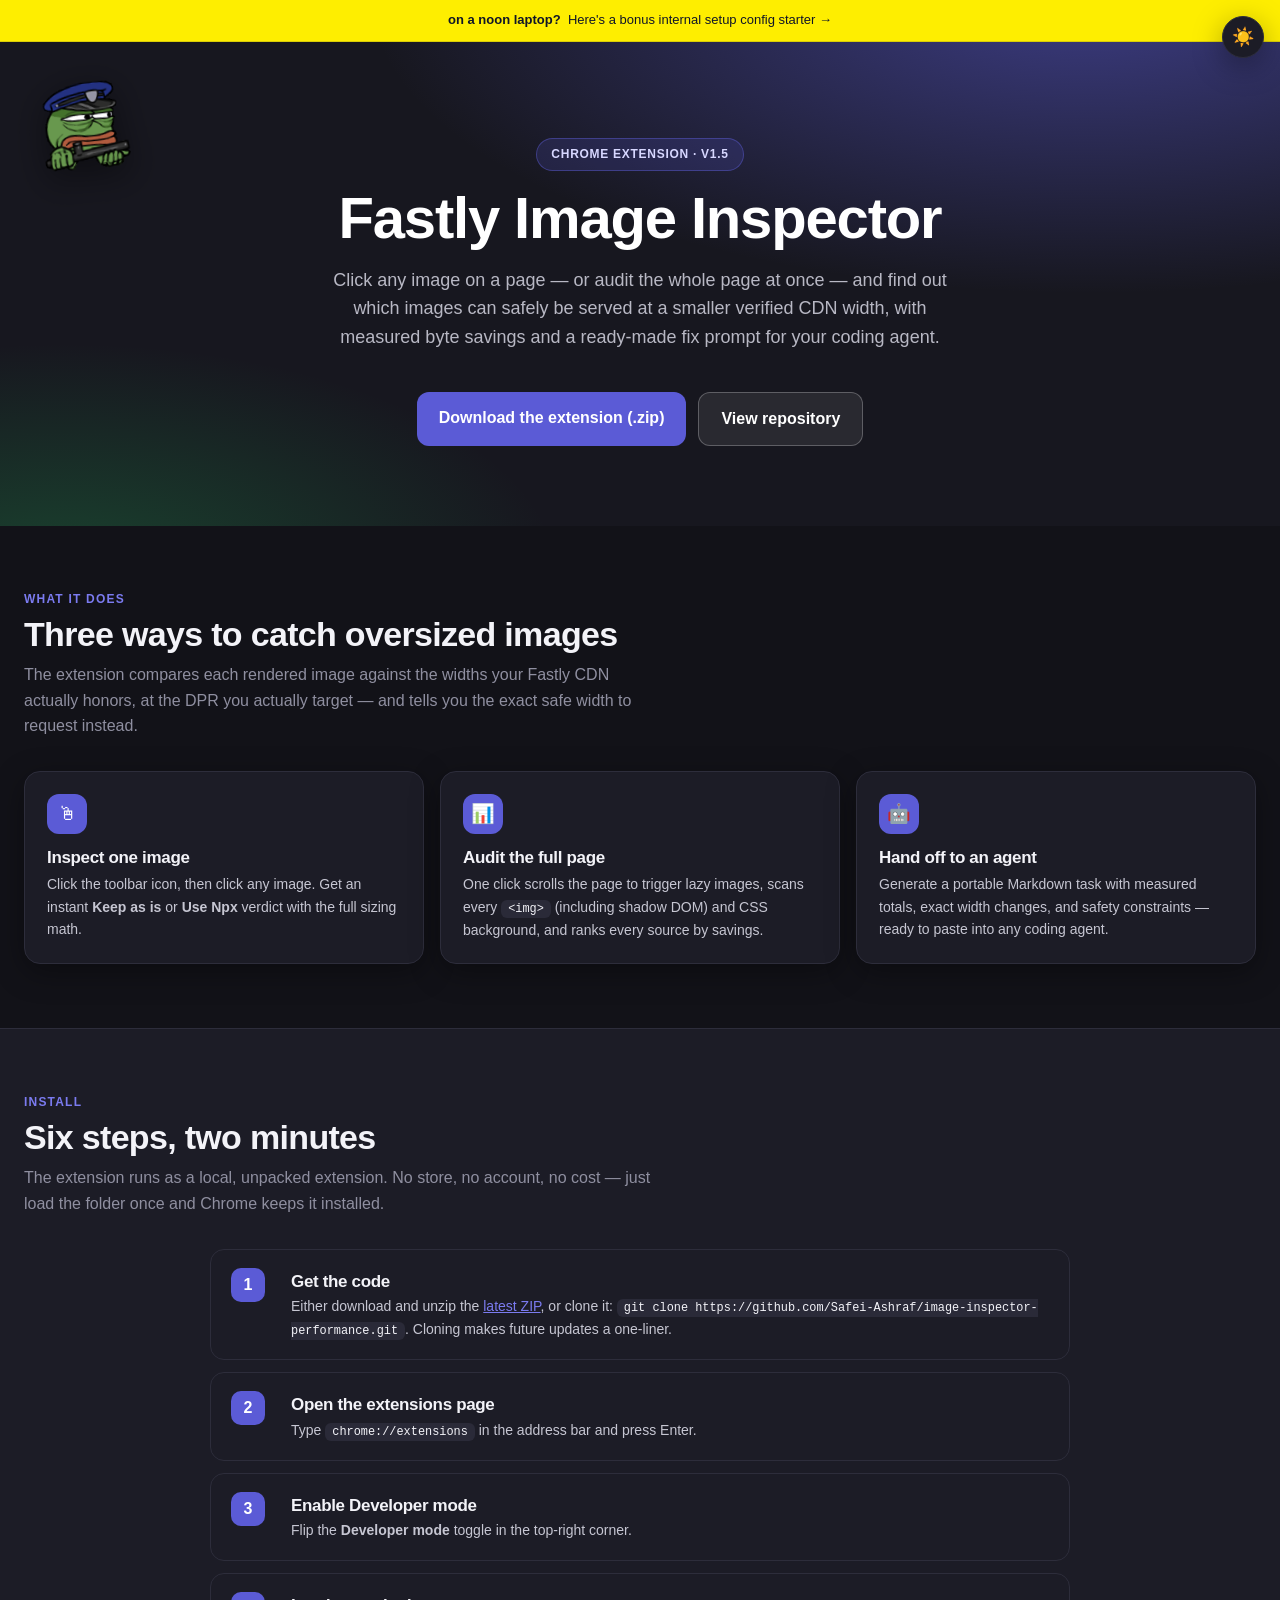
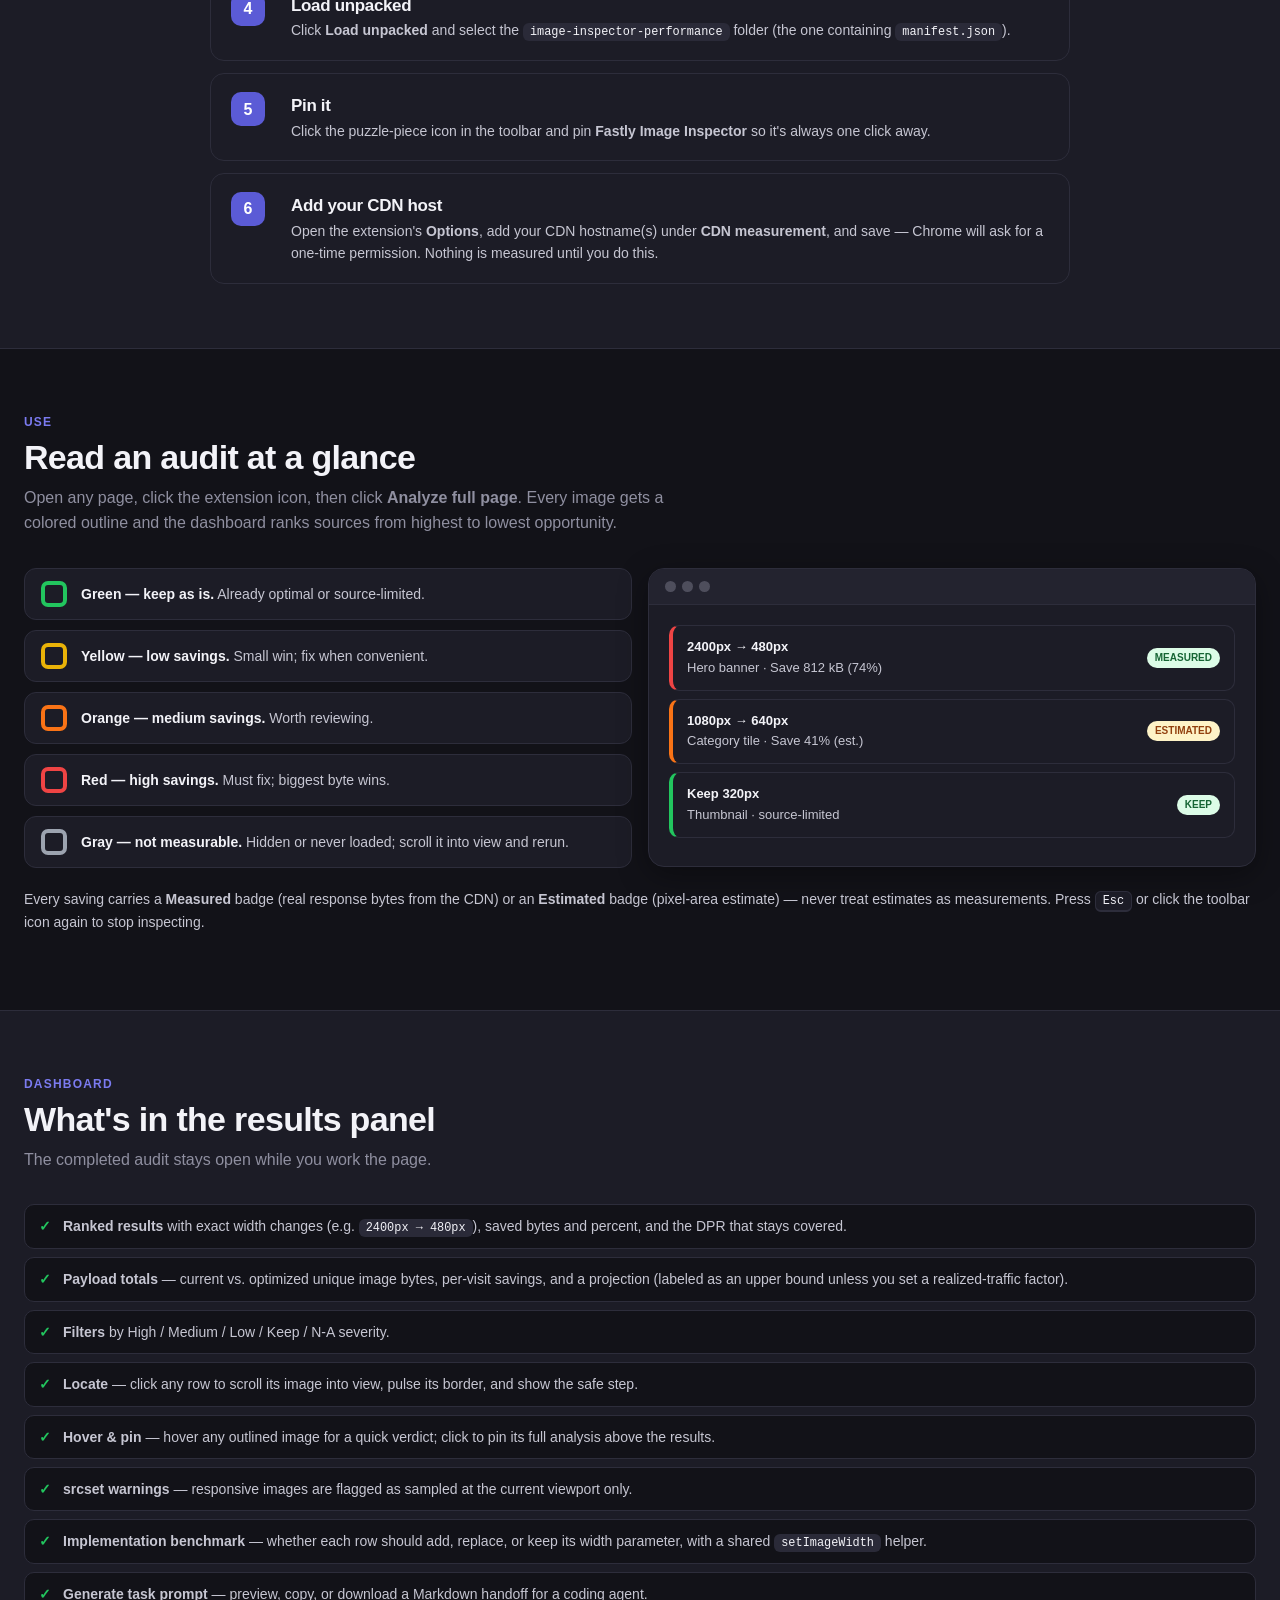
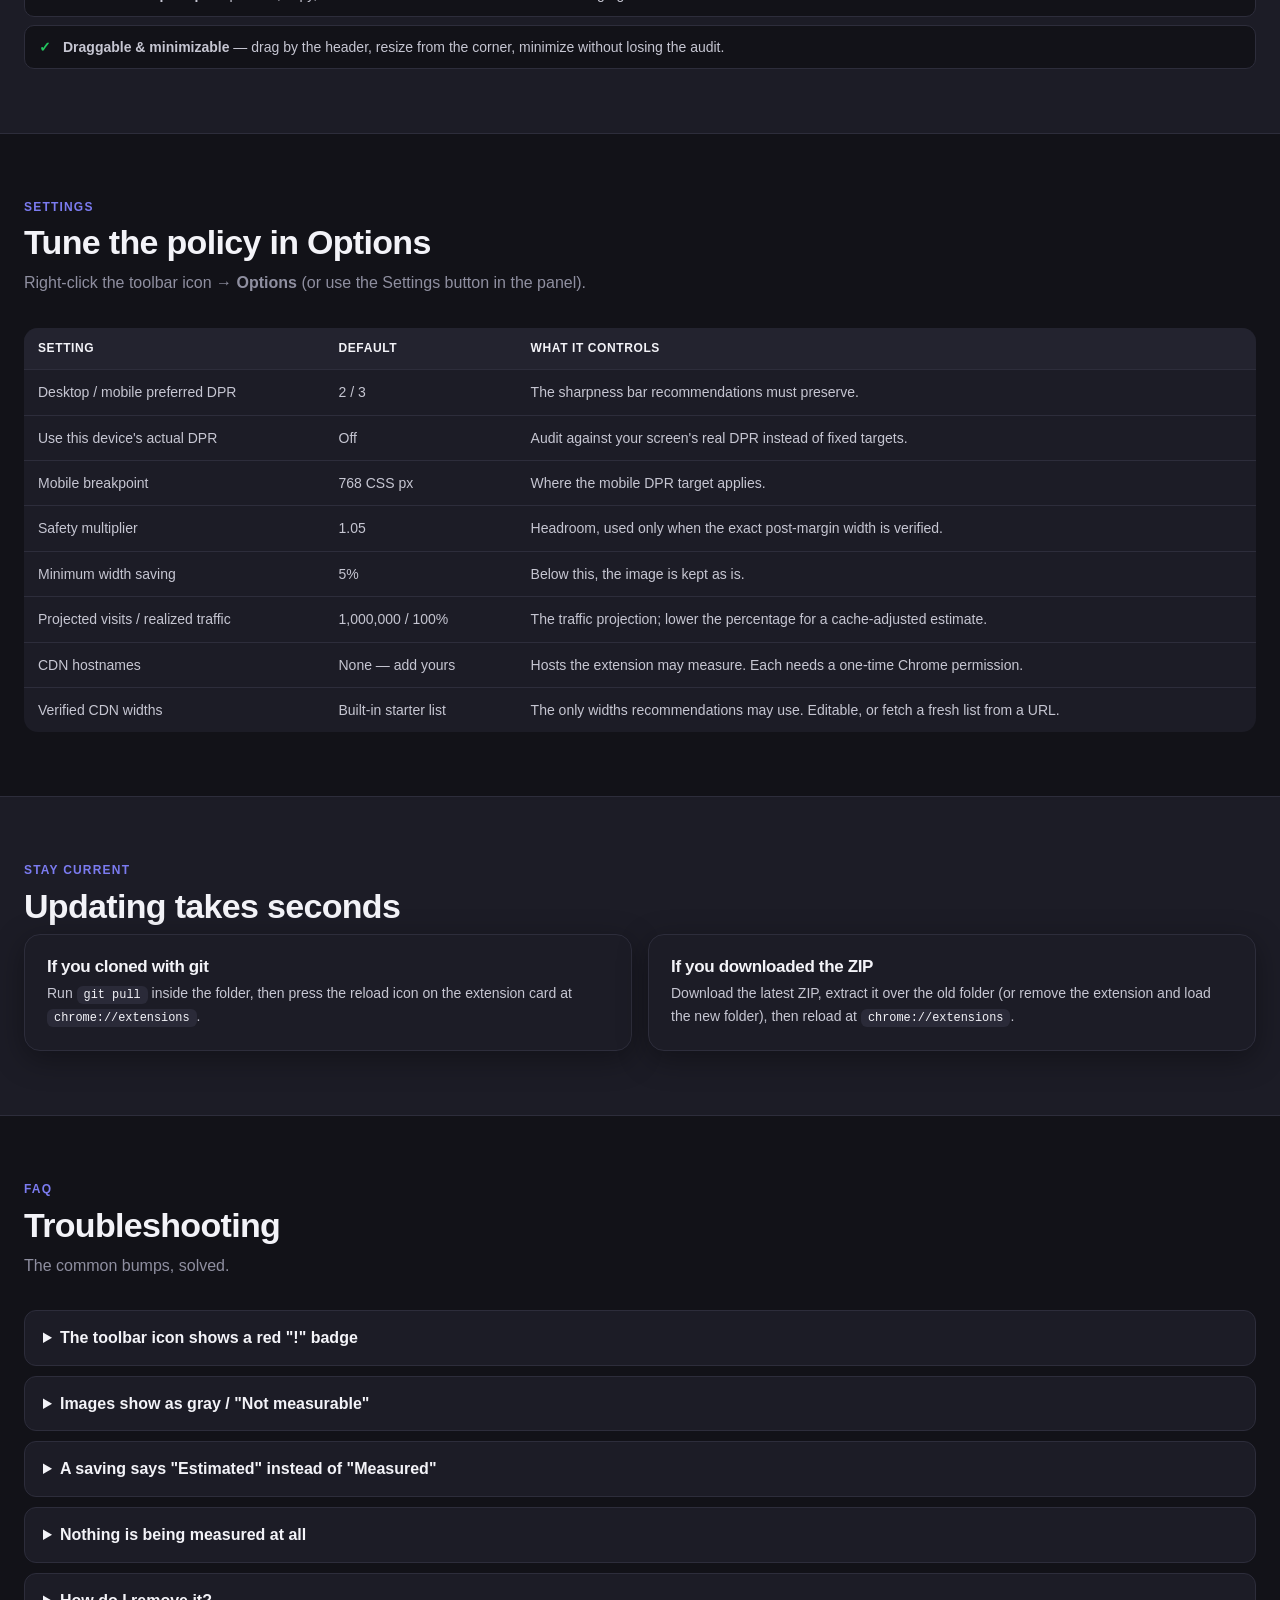
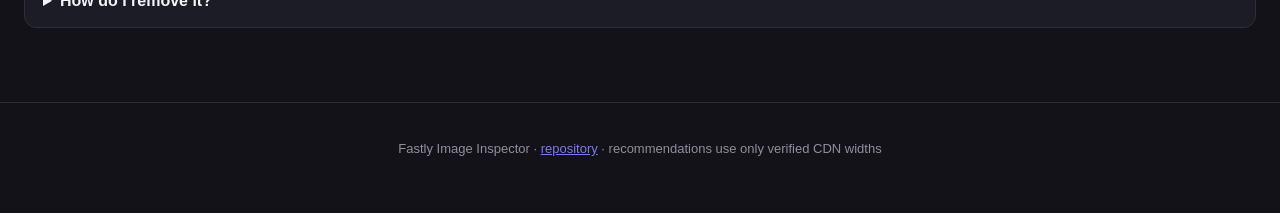
==== index.html @ 719778f6 "feat: standalone guide page with dark theme and mascot" ====
<!doctype html>
<html lang="en" data-theme="dark">
    <head>
        <meta charset="UTF-8" />
        <meta name="viewport" content="width=device-width, initial-scale=1" />
        <title>Fastly Image Inspector — Install &amp; Usage Guide</title>
        <meta
            name="description"
            content="Chrome extension that audits rendered images against verified Fastly CDN widths and shows exactly which ones can safely shrink."
        />
        <script>
            // Apply the saved theme before first paint; dark is the default.
            document.documentElement.dataset.theme = localStorage.getItem('fii-theme') || 'dark';
        </script>
        <style>
            :root {
                --ink: #f3f3f8;
                --body: #c6c6d2;
                --muted: #8f8fa0;
                --line: #2d2d3b;
                --bg: #121218;
                --card: #1c1c26;
                --card-soft: #23232f;
                --code-bg: #2a2a38;
                --brand: #7b7bf0;
                --brand-dark: #5b5bd6;
                --green: #22c55e;
                --yellow: #eab308;
                --orange: #f97316;
                --red: #ef4444;
                --gray: #9ca3af;
                --shadow: 0 8px 30px rgb(0 0 0 / 35%);
            }

            [data-theme="light"] {
                --ink: #17171f;
                --body: #444451;
                --muted: #777785;
                --line: #e4e4ec;
                --bg: #f6f6f9;
                --card: #ffffff;
                --card-soft: #f0f0f5;
                --code-bg: #eeeef4;
                --brand: #5b5bd6;
                --brand-dark: #4646b8;
                --shadow: 0 8px 30px rgb(24 24 42 / 5%);
            }

            * { box-sizing: border-box; }

            html { scroll-behavior: smooth; }

            body {
                margin: 0;
                color: var(--body);
                background: var(--bg);
                font-family: -apple-system, BlinkMacSystemFont, "Segoe UI", Roboto, sans-serif;
                font-size: 16px;
                line-height: 1.6;
                transition: background 0.25s ease, color 0.25s ease;
            }

            h1, h2, h3 { color: var(--ink); letter-spacing: -0.02em; line-height: 1.15; }
            h2 { margin: 0 0 8px; font-size: clamp(24px, 4vw, 34px); }
            h3 { margin: 0 0 6px; font-size: 17px; }
            p { margin: 0 0 12px; }
            a { color: var(--brand); }
            code, kbd {
                padding: 2px 7px;
                color: var(--ink);
                background: var(--code-bg);
                border-radius: 6px;
                font-family: ui-monospace, SFMono-Regular, Menlo, monospace;
                font-size: 0.85em;
            }
            kbd { border: 1px solid var(--line); border-bottom-width: 2px; background: var(--card); }

            .wrap { width: min(1400px, calc(100% - 48px)); margin: 0 auto; }
            section { padding: 64px 0; }
            .band { background: var(--card); border-block: 1px solid var(--line); }
            .section-eyebrow {
                margin-bottom: 6px;
                color: var(--brand);
                font-size: 12px;
                font-weight: 800;
                letter-spacing: 0.1em;
                text-transform: uppercase;
            }
            .section-lead { max-width: 640px; margin-bottom: 32px; color: var(--muted); }

            /* Theme toggle */
            .theme-toggle {
                position: fixed;
                top: 16px;
                right: 16px;
                z-index: 50;
                display: grid;
                place-items: center;
                width: 42px;
                height: 42px;
                color: var(--ink);
                background: var(--card);
                border: 1px solid var(--line);
                border-radius: 50%;
                font-size: 18px;
                cursor: pointer;
                box-shadow: var(--shadow);
                transition: transform 0.15s ease;
            }
            .theme-toggle:hover { transform: scale(1.08); }

            /* Internal onboarding banner */
            .internal-banner {
                position: sticky;
                top: 0;
                z-index: 40;
                display: block;
                padding: 10px 16px;
                color: #101628;
                background: #feee00;
                border-bottom: 1px solid rgb(16 22 40 / 15%);
                font-size: 13px;
                text-align: center;
                text-decoration: none;
            }
            .internal-banner:hover { background: #f5e200; }
            .internal-banner strong { color: #101628; }

            /* Hero */
            .hero {
                position: relative;
                overflow: hidden;
                padding: 96px 0 80px;
                color: #fff;
                text-align: center;
                background:
                    radial-gradient(1200px 500px at 85% -10%, rgb(91 91 214 / 55%), transparent 60%),
                    radial-gradient(900px 420px at 5% 110%, rgb(34 197 94 / 25%), transparent 55%),
                    #17171f;
            }
            .hero .wrap { display: flex; flex-direction: column; align-items: center; }
            .hero h1 { margin: 14px 0; color: #fff; font-size: clamp(36px, 6vw, 58px); }
            .hero p { max-width: 620px; margin-inline: auto; color: #b8b8c4; font-size: 18px; }
            .hero-badge {
                display: inline-flex;
                align-items: center;
                gap: 8px;
                padding: 6px 14px;
                color: #d7d7ff;
                background: rgb(91 91 214 / 18%);
                border: 1px solid rgb(91 91 214 / 45%);
                border-radius: 999px;
                font-size: 12px;
                font-weight: 700;
                letter-spacing: 0.06em;
                text-transform: uppercase;
            }
            .hero-mascot {
                position: absolute;
                top: 40px;
                left: max(40px, calc((100% - 1400px) / 2 + 40px));
                width: 88px;
                transform: rotate(-6deg);
                filter: drop-shadow(0 10px 18px rgb(0 0 0 / 45%));
                transition: transform 0.25s ease;
            }
            .hero-mascot:hover { transform: rotate(0deg) scale(1.05); }
            .hero-actions { display: flex; flex-wrap: wrap; justify-content: center; gap: 12px; margin-top: 28px; }
            .btn {
                display: inline-block;
                padding: 13px 22px;
                color: #fff;
                background: var(--brand-dark);
                border-radius: 12px;
                font-weight: 750;
                text-decoration: none;
            }
            .btn:hover { background: var(--brand); }
            .btn.secondary {
                color: #fff;
                background: rgb(255 255 255 / 8%);
                border: 1px solid rgb(255 255 255 / 25%);
            }
            .btn.secondary:hover { background: rgb(255 255 255 / 15%); }

            /* Cards */
            .grid { display: grid; gap: 16px; }
            .grid.cols-3 { grid-template-columns: repeat(3, minmax(0, 1fr)); }
            .grid.cols-2 { grid-template-columns: repeat(2, minmax(0, 1fr)); }
            .card {
                padding: 22px;
                background: var(--card);
                border: 1px solid var(--line);
                border-radius: 16px;
                box-shadow: var(--shadow);
            }
            .card p { margin: 0; font-size: 14px; }
            .card .icon {
                display: inline-grid;
                place-items: center;
                width: 40px;
                height: 40px;
                margin-bottom: 14px;
                color: #fff;
                background: var(--brand-dark);
                border-radius: 12px;
                font-size: 19px;
            }

            /* Steps */
            .steps { counter-reset: step; display: grid; gap: 12px; max-width: 860px; margin-inline: auto; }
            .step {
                counter-increment: step;
                display: grid;
                grid-template-columns: 44px 1fr;
                gap: 16px;
                align-items: start;
                padding: 18px 20px;
                background: var(--card);
                border: 1px solid var(--line);
                border-radius: 14px;
            }
            .step::before {
                content: counter(step);
                display: grid;
                place-items: center;
                width: 34px;
                height: 34px;
                color: #fff;
                background: var(--brand-dark);
                border-radius: 10px;
                font-weight: 800;
            }
            .step h3 { margin: 4px 0; }
            .step p { margin: 0; font-size: 14px; }

            /* Color legend */
            .legend { display: grid; gap: 10px; }
            .legend-row {
                display: flex;
                align-items: center;
                gap: 14px;
                padding: 12px 16px;
                background: var(--card);
                border: 1px solid var(--line);
                border-radius: 12px;
                font-size: 14px;
            }
            .swatch {
                flex: none;
                width: 26px;
                height: 26px;
                border: 4px solid var(--green);
                border-radius: 7px;
            }
            .swatch.yellow { border-color: var(--yellow); }
            .swatch.orange { border-color: var(--orange); }
            .swatch.red { border-color: var(--red); }
            .swatch.gray { border-color: var(--gray); }
            .legend-row strong { color: var(--ink); }

            /* Feature list */
            .features { display: grid; gap: 8px; margin: 0; padding: 0; list-style: none; }
            .features li {
                position: relative;
                padding: 10px 14px 10px 38px;
                background: var(--bg);
                border: 1px solid var(--line);
                border-radius: 10px;
                font-size: 14px;
            }
            .features li::before {
                content: "✓";
                position: absolute;
                left: 14px;
                color: var(--green);
                font-weight: 800;
            }

            /* Mock panel */
            .mock {
                overflow: hidden;
                background: var(--card);
                border: 1px solid var(--line);
                border-radius: 16px;
                box-shadow: var(--shadow);
            }
            .mock-bar {
                display: flex;
                gap: 6px;
                padding: 12px 16px;
                background: var(--card-soft);
                border-bottom: 1px solid var(--line);
            }
            .mock-bar i { width: 11px; height: 11px; border-radius: 50%; background: var(--muted); opacity: 0.4; }
            .mock-body { padding: 20px; }
            .mock-row {
                display: flex;
                justify-content: space-between;
                align-items: center;
                gap: 12px;
                padding: 11px 14px;
                margin-bottom: 8px;
                border: 1px solid var(--line);
                border-inline-start: 4px solid var(--red);
                border-radius: 10px;
                font-size: 13px;
            }
            .mock-row.medium { border-inline-start-color: var(--orange); }
            .mock-row.keep { border-inline-start-color: var(--green); }
            .mock-row b { color: var(--ink); }
            .mock-badge {
                padding: 2px 8px;
                color: #166534;
                background: #dcfce7;
                border-radius: 999px;
                font-size: 10px;
                font-weight: 800;
                text-transform: uppercase;
                white-space: nowrap;
            }
            .mock-badge.est { color: #92400e; background: #fef3c7; }

            table { width: 100%; border-collapse: collapse; background: var(--card); border-radius: 14px; overflow: hidden; }
            th, td { padding: 11px 14px; border-bottom: 1px solid var(--line); font-size: 14px; text-align: left; }
            th { color: var(--ink); background: var(--card-soft); font-size: 12px; letter-spacing: 0.05em; text-transform: uppercase; }
            tr:last-child td { border-bottom: 0; }

            details {
                padding: 14px 18px;
                margin-bottom: 10px;
                background: var(--card);
                border: 1px solid var(--line);
                border-radius: 12px;
            }
            summary { color: var(--ink); font-weight: 700; cursor: pointer; }
            details p { margin: 10px 0 0; font-size: 14px; }

            footer {
                padding: 36px 0 48px;
                color: var(--muted);
                border-top: 1px solid var(--line);
                font-size: 13px;
                text-align: center;
            }

            @media (max-width: 1100px) {
                .hero-mascot { width: 72px; top: 28px; left: 24px; }
            }
            @media (max-width: 900px) {
                .hero-mascot { display: none; }
            }
            @media (max-width: 720px) {
                .grid.cols-3, .grid.cols-2 { grid-template-columns: 1fr; }
                section { padding: 44px 0; }
            }
        </style>
    </head>
    <body>
        <button class="theme-toggle" type="button" aria-label="Toggle light and dark theme" title="Toggle theme">☀️</button>

        <a
            class="internal-banner"
            href="https://docs.google.com/document/d/1lGRN_mMbOQ_3RtNiPZpWQUIV49neca9AmQWWzW8lms8/edit?usp=sharing"
            target="_blank"
            rel="noopener noreferrer"
        >
            <strong>on a noon laptop?</strong>&nbsp; Here's a bonus internal setup config starter →
        </a>

        <header class="hero">
            <img class="hero-mascot" src="mascot.png" alt="Fastly Image Inspector mascot" />
            <div class="wrap">
                <span class="hero-badge">Chrome extension · v1.5</span>
                <h1>Fastly Image Inspector</h1>
                <p>
                    Click any image on a page — or audit the whole page at once — and find out which images can
                    safely be served at a smaller verified CDN width, with measured byte savings and a ready-made
                    fix prompt for your coding agent.
                </p>
                <div class="hero-actions">
                    <a class="btn" href="https://github.com/Safei-Ashraf/image-inspector-performance/archive/refs/heads/main.zip">Download the extension (.zip)</a>
                    <a class="btn secondary" href="https://github.com/Safei-Ashraf/image-inspector-performance">View repository</a>
                </div>
            </div>
        </header>

        <main>
            <section id="what">
                <div class="wrap">
                    <div class="section-eyebrow">What it does</div>
                    <h2>Three ways to catch oversized images</h2>
                    <p class="section-lead">
                        The extension compares each rendered image against the widths your Fastly CDN actually honors,
                        at the DPR you actually target — and tells you the exact safe width to request instead.
                    </p>
                    <div class="grid cols-3">
                        <div class="card">
                            <span class="icon">🖱</span>
                            <h3>Inspect one image</h3>
                            <p>Click the toolbar icon, then click any image. Get an instant <strong>Keep as is</strong> or <strong>Use Npx</strong> verdict with the full sizing math.</p>
                        </div>
                        <div class="card">
                            <span class="icon">📊</span>
                            <h3>Audit the full page</h3>
                            <p>One click scrolls the page to trigger lazy images, scans every <code>&lt;img&gt;</code> (including shadow DOM) and CSS background, and ranks every source by savings.</p>
                        </div>
                        <div class="card">
                            <span class="icon">🤖</span>
                            <h3>Hand off to an agent</h3>
                            <p>Generate a portable Markdown task with measured totals, exact width changes, and safety constraints — ready to paste into any coding agent.</p>
                        </div>
                    </div>
                </div>
            </section>

            <section id="install" class="band">
                <div class="wrap">
                    <div class="section-eyebrow">Install</div>
                    <h2>Six steps, two minutes</h2>
                    <p class="section-lead">
                        The extension runs as a local, unpacked extension. No store, no account, no cost — just load
                        the folder once and Chrome keeps it installed.
                    </p>
                    <div class="steps">
                        <div class="step">
                            <div>
                                <h3>Get the code</h3>
                                <p>Either download and unzip the <a href="https://github.com/Safei-Ashraf/image-inspector-performance/archive/refs/heads/main.zip">latest ZIP</a>, or clone it: <code>git clone https://github.com/Safei-Ashraf/image-inspector-performance.git</code>. Cloning makes future updates a one-liner.</p>
                            </div>
                        </div>
                        <div class="step">
                            <div>
                                <h3>Open the extensions page</h3>
                                <p>Type <code>chrome://extensions</code> in the address bar and press Enter.</p>
                            </div>
                        </div>
                        <div class="step">
                            <div>
                                <h3>Enable Developer mode</h3>
                                <p>Flip the <strong>Developer mode</strong> toggle in the top-right corner.</p>
                            </div>
                        </div>
                        <div class="step">
                            <div>
                                <h3>Load unpacked</h3>
                                <p>Click <strong>Load unpacked</strong> and select the <code>image-inspector-performance</code> folder (the one containing <code>manifest.json</code>).</p>
                            </div>
                        </div>
                        <div class="step">
                            <div>
                                <h3>Pin it</h3>
                                <p>Click the puzzle-piece icon in the toolbar and pin <strong>Fastly Image Inspector</strong> so it's always one click away.</p>
                            </div>
                        </div>
                        <div class="step">
                            <div>
                                <h3>Add your CDN host</h3>
                                <p>Open the extension's <strong>Options</strong>, add your CDN hostname(s) under <strong>CDN measurement</strong>, and save — Chrome will ask for a one-time permission. Nothing is measured until you do this.</p>
                            </div>
                        </div>
                    </div>
                </div>
            </section>

            <section id="use">
                <div class="wrap">
                    <div class="section-eyebrow">Use</div>
                    <h2>Read an audit at a glance</h2>
                    <p class="section-lead">
                        Open any page, click the extension icon, then click <strong>Analyze full page</strong>. Every
                        image gets a colored outline and the dashboard ranks sources from highest to lowest opportunity.
                    </p>
                    <div class="grid cols-2" style="align-items:start">
                        <div class="legend">
                            <div class="legend-row"><span class="swatch"></span><div><strong>Green — keep as is.</strong> Already optimal or source-limited.</div></div>
                            <div class="legend-row"><span class="swatch yellow"></span><div><strong>Yellow — low savings.</strong> Small win; fix when convenient.</div></div>
                            <div class="legend-row"><span class="swatch orange"></span><div><strong>Orange — medium savings.</strong> Worth reviewing.</div></div>
                            <div class="legend-row"><span class="swatch red"></span><div><strong>Red — high savings.</strong> Must fix; biggest byte wins.</div></div>
                            <div class="legend-row"><span class="swatch gray"></span><div><strong>Gray — not measurable.</strong> Hidden or never loaded; scroll it into view and rerun.</div></div>
                        </div>
                        <div class="mock">
                            <div class="mock-bar"><i></i><i></i><i></i></div>
                            <div class="mock-body">
                                <div class="mock-row"><span><b>2400px → 480px</b><br />Hero banner · Save 812 kB (74%)</span><span class="mock-badge">Measured</span></div>
                                <div class="mock-row medium"><span><b>1080px → 640px</b><br />Category tile · Save 41% (est.)</span><span class="mock-badge est">Estimated</span></div>
                                <div class="mock-row keep"><span><b>Keep 320px</b><br />Thumbnail · source-limited</span><span class="mock-badge">Keep</span></div>
                            </div>
                        </div>
                    </div>
                    <p style="margin-top:20px;font-size:14px">
                        Every saving carries a <strong>Measured</strong> badge (real response bytes from the CDN) or an
                        <strong>Estimated</strong> badge (pixel-area estimate) — never treat estimates as measurements.
                        Press <kbd>Esc</kbd> or click the toolbar icon again to stop inspecting.
                    </p>
                </div>
            </section>

            <section id="features" class="band">
                <div class="wrap">
                    <div class="section-eyebrow">Dashboard</div>
                    <h2>What's in the results panel</h2>
                    <p class="section-lead">The completed audit stays open while you work the page.</p>
                    <ul class="features">
                        <li><strong>Ranked results</strong> with exact width changes (e.g. <code>2400px → 480px</code>), saved bytes and percent, and the DPR that stays covered.</li>
                        <li><strong>Payload totals</strong> — current vs. optimized unique image bytes, per-visit savings, and a projection (labeled as an upper bound unless you set a realized-traffic factor).</li>
                        <li><strong>Filters</strong> by High / Medium / Low / Keep / N-A severity.</li>
                        <li><strong>Locate</strong> — click any row to scroll its image into view, pulse its border, and show the safe step.</li>
                        <li><strong>Hover &amp; pin</strong> — hover any outlined image for a quick verdict; click to pin its full analysis above the results.</li>
                        <li><strong>srcset warnings</strong> — responsive images are flagged as sampled at the current viewport only.</li>
                        <li><strong>Implementation benchmark</strong> — whether each row should add, replace, or keep its width parameter, with a shared <code>setImageWidth</code> helper.</li>
                        <li><strong>Generate task prompt</strong> — preview, copy, or download a Markdown handoff for a coding agent.</li>
                        <li><strong>Draggable &amp; minimizable</strong> — drag by the header, resize from the corner, minimize without losing the audit.</li>
                    </ul>
                </div>
            </section>

            <section id="settings">
                <div class="wrap">
                    <div class="section-eyebrow">Settings</div>
                    <h2>Tune the policy in Options</h2>
                    <p class="section-lead">
                        Right-click the toolbar icon → <strong>Options</strong> (or use the Settings button in the panel).
                    </p>
                    <table>
                        <tr><th>Setting</th><th>Default</th><th>What it controls</th></tr>
                        <tr><td>Desktop / mobile preferred DPR</td><td>2 / 3</td><td>The sharpness bar recommendations must preserve.</td></tr>
                        <tr><td>Use this device's actual DPR</td><td>Off</td><td>Audit against your screen's real DPR instead of fixed targets.</td></tr>
                        <tr><td>Mobile breakpoint</td><td>768 CSS px</td><td>Where the mobile DPR target applies.</td></tr>
                        <tr><td>Safety multiplier</td><td>1.05</td><td>Headroom, used only when the exact post-margin width is verified.</td></tr>
                        <tr><td>Minimum width saving</td><td>5%</td><td>Below this, the image is kept as is.</td></tr>
                        <tr><td>Projected visits / realized traffic</td><td>1,000,000 / 100%</td><td>The traffic projection; lower the percentage for a cache-adjusted estimate.</td></tr>
                        <tr><td>CDN hostnames</td><td>None — add yours</td><td>Hosts the extension may measure. Each needs a one-time Chrome permission.</td></tr>
                        <tr><td>Verified CDN widths</td><td>Built-in starter list</td><td>The only widths recommendations may use. Editable, or fetch a fresh list from a URL.</td></tr>
                    </table>
                </div>
            </section>

            <section id="update" class="band">
                <div class="wrap">
                    <div class="section-eyebrow">Stay current</div>
                    <h2>Updating takes seconds</h2>
                    <div class="grid cols-2">
                        <div class="card">
                            <h3>If you cloned with git</h3>
                            <p>Run <code>git pull</code> inside the folder, then press the reload icon on the extension card at <code>chrome://extensions</code>.</p>
                        </div>
                        <div class="card">
                            <h3>If you downloaded the ZIP</h3>
                            <p>Download the latest ZIP, extract it over the old folder (or remove the extension and load the new folder), then reload at <code>chrome://extensions</code>.</p>
                        </div>
                    </div>
                </div>
            </section>

            <section id="faq">
                <div class="wrap">
                    <div class="section-eyebrow">FAQ</div>
                    <h2>Troubleshooting</h2>
                    <p class="section-lead">The common bumps, solved.</p>
                    <details>
                        <summary>The toolbar icon shows a red "!" badge</summary>
                        <p>The page couldn't be injected — Chrome Web Store pages, <code>chrome://</code> pages, and PDFs are off-limits to all extensions. Try a regular page.</p>
                    </details>
                    <details>
                        <summary>Images show as gray / "Not measurable"</summary>
                        <p>They were hidden or still loading during the audit. The audit already auto-scrolls and waits, but some carousels and late-mounted widgets need a manual scroll — then press <strong>Run again</strong>.</p>
                    </details>
                    <details>
                        <summary>A saving says "Estimated" instead of "Measured"</summary>
                        <p>The optimized variant couldn't be fetched from the CDN (non-CDN host, or a blocked request), so the byte figure is a pixel-area estimate. Treat it as indicative, not exact.</p>
                    </details>
                    <details>
                        <summary>Nothing is being measured at all</summary>
                        <p>No CDN hostname is configured yet. Open Options, add your CDN host(s) under <strong>CDN measurement</strong>, and save — Chrome requires a one-time permission grant per host.</p>
                    </details>
                    <details>
                        <summary>How do I remove it?</summary>
                        <p>Go to <code>chrome://extensions</code> and click <strong>Remove</strong> on the Fastly Image Inspector card. The folder can then be deleted.</p>
                    </details>
                </div>
            </section>
        </main>

        <footer>
            <div class="wrap">
                <p>
                    Fastly Image Inspector ·
                    <a href="https://github.com/Safei-Ashraf/image-inspector-performance">repository</a> ·
                    recommendations use only verified CDN widths
                </p>
            </div>
        </footer>

        <script>
            const toggle = document.querySelector('.theme-toggle');
            const syncIcon = () => {
                toggle.textContent = document.documentElement.dataset.theme === 'dark' ? '☀️' : '🌙';
            };
            toggle.addEventListener('click', () => {
                const next = document.documentElement.dataset.theme === 'dark' ? 'light' : 'dark';
                document.documentElement.dataset.theme = next;
                localStorage.setItem('fii-theme', next);
                syncIcon();
            });
            syncIcon();
        </script>
    </body>
</html>
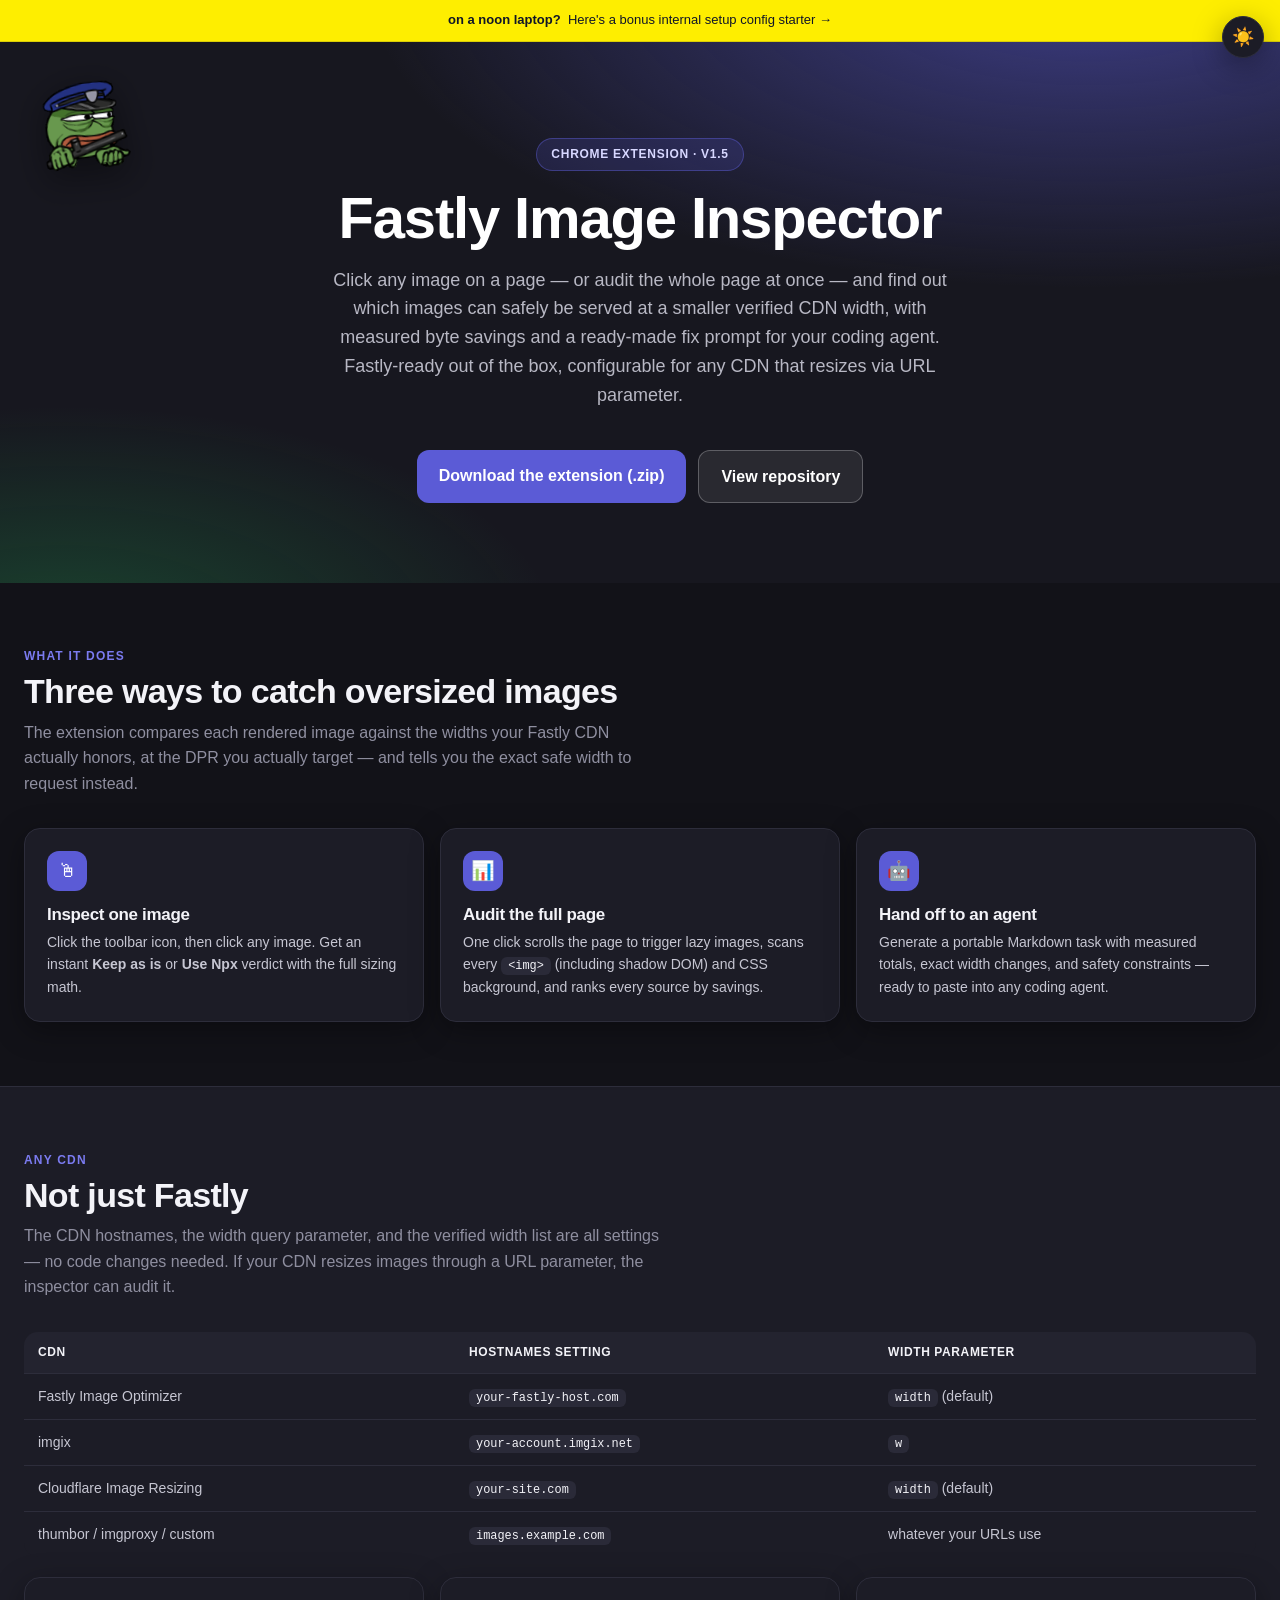
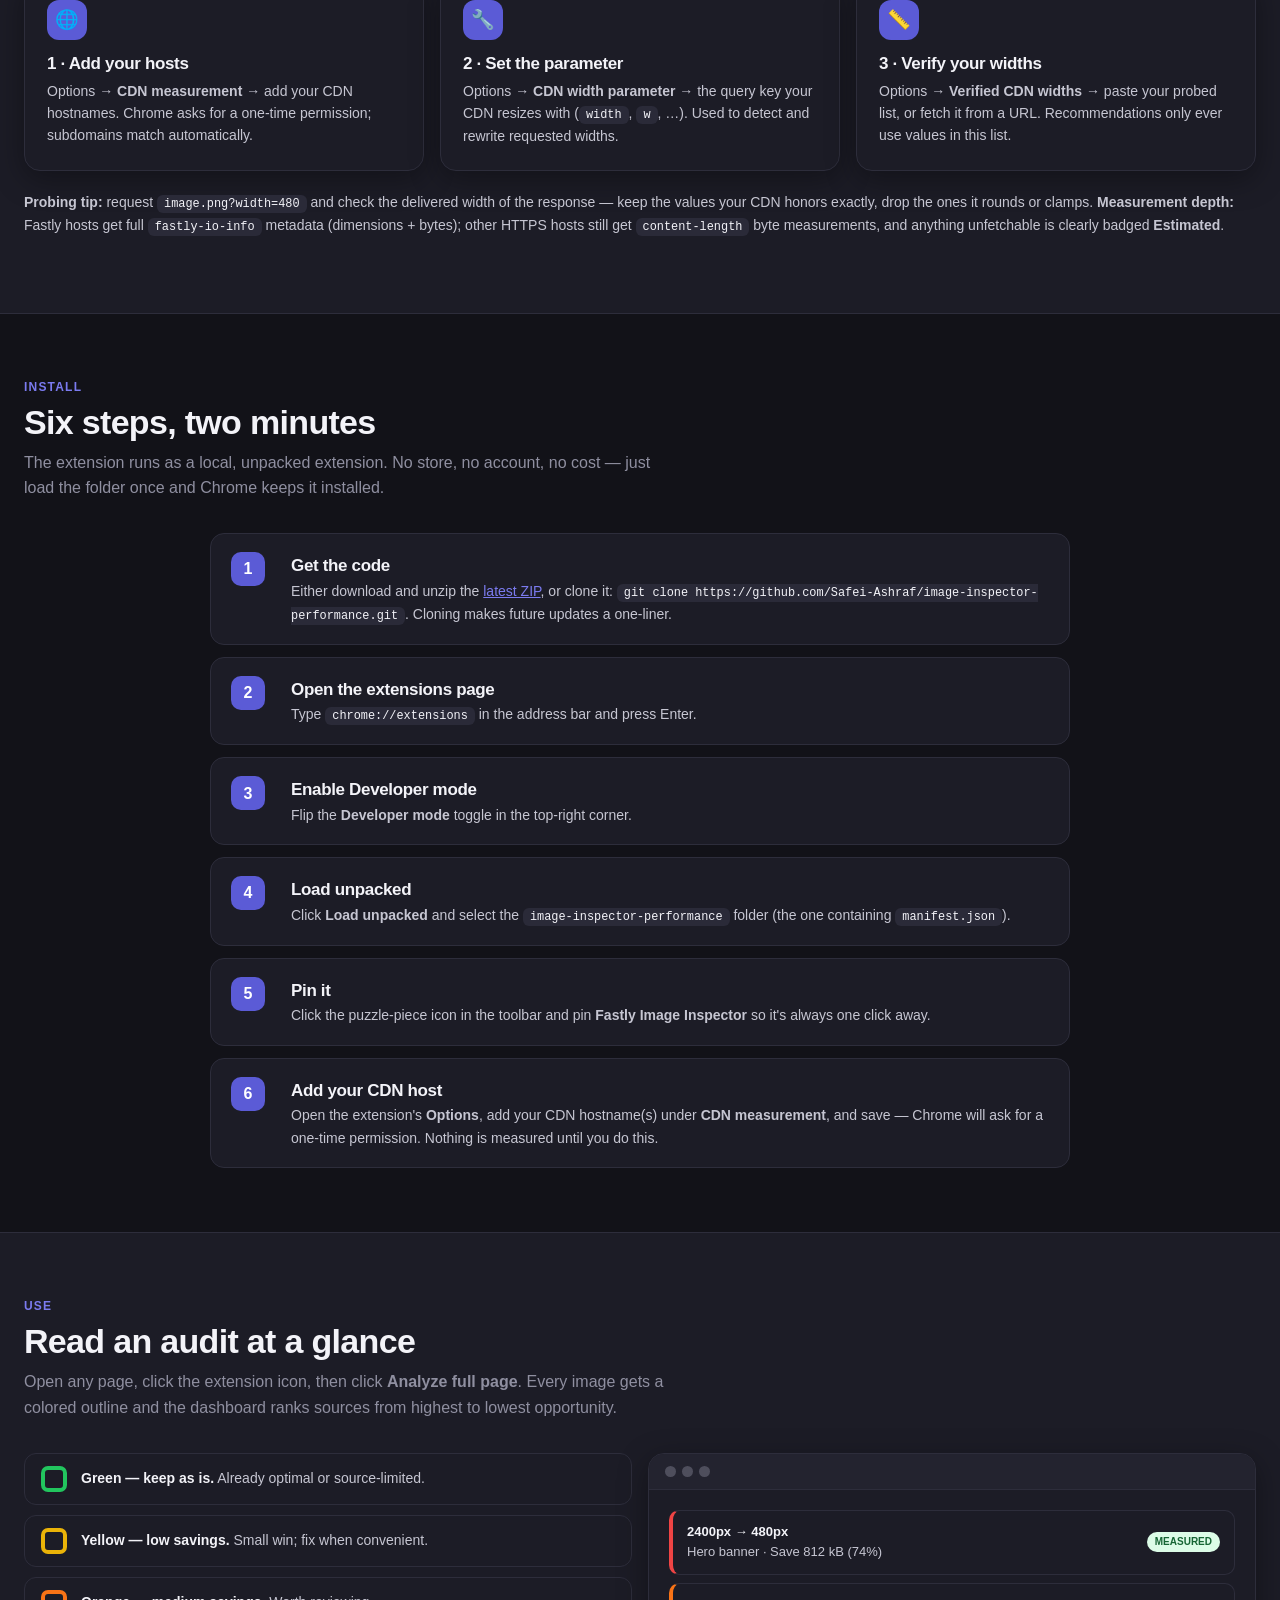
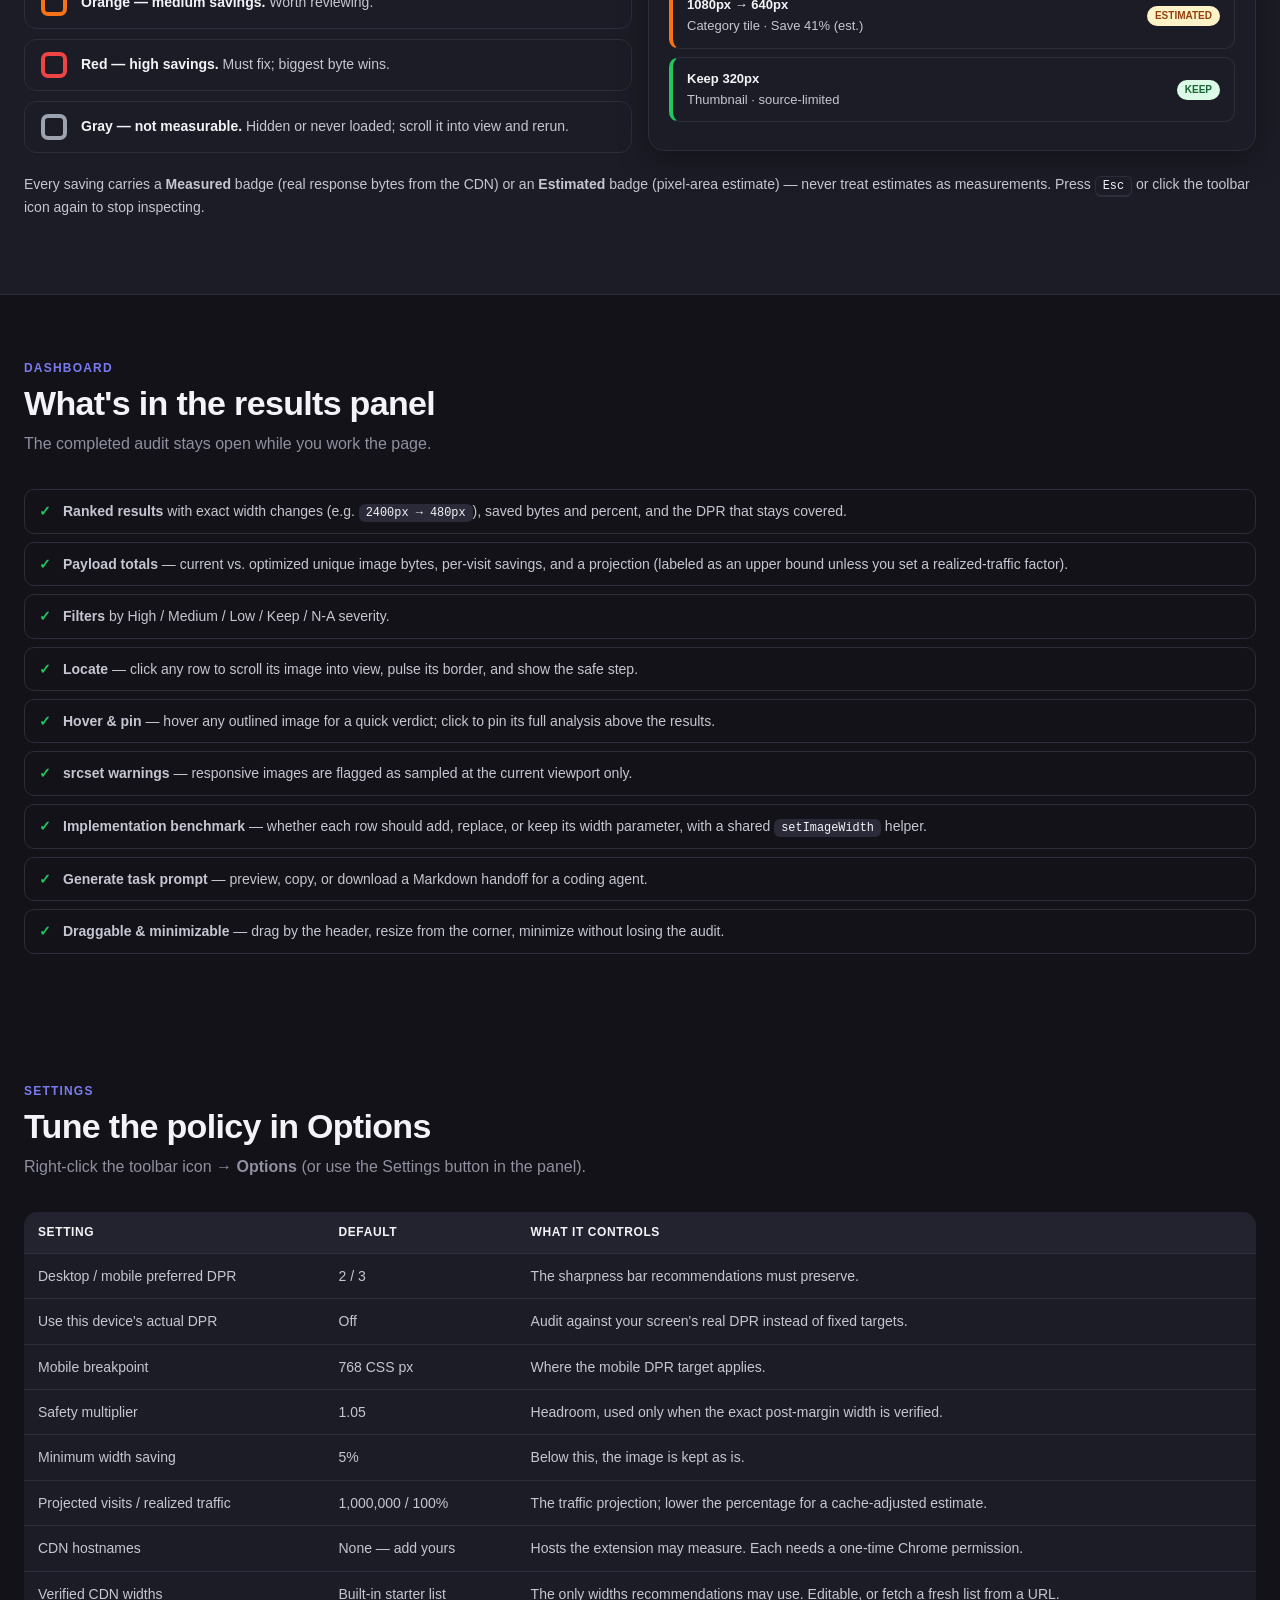
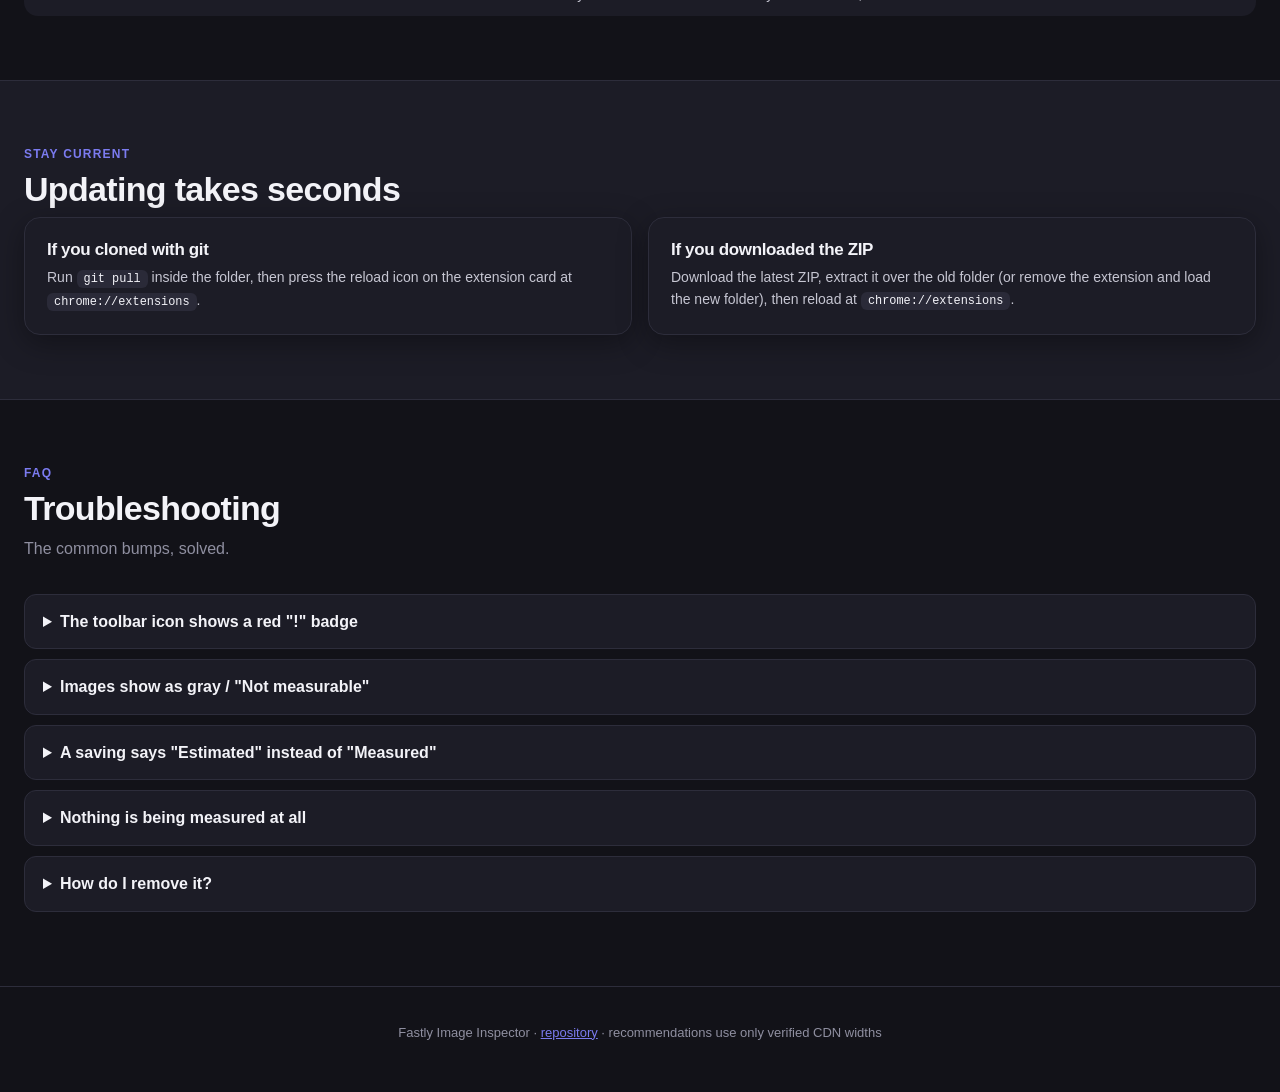
==== commit 07fcb6a2: "feat: add any-cdn section with examples to guide page" ====
--- a/index.html
+++ b/index.html
@@ -376,7 +376,8 @@
                 <p>
                     Click any image on a page — or audit the whole page at once — and find out which images can
                     safely be served at a smaller verified CDN width, with measured byte savings and a ready-made
-                    fix prompt for your coding agent.
+                    fix prompt for your coding agent. Fastly-ready out of the box, configurable for any CDN that
+                    resizes via URL parameter.
                 </p>
                 <div class="hero-actions">
                     <a class="btn" href="https://github.com/Safei-Ashraf/image-inspector-performance/archive/refs/heads/main.zip">Download the extension (.zip)</a>
@@ -414,7 +415,50 @@
                 </div>
             </section>
 
-            <section id="install" class="band">
+            <section id="cdns" class="band">
+                <div class="wrap">
+                    <div class="section-eyebrow">Any CDN</div>
+                    <h2>Not just Fastly</h2>
+                    <p class="section-lead">
+                        The CDN hostnames, the width query parameter, and the verified width list are all settings —
+                        no code changes needed. If your CDN resizes images through a URL parameter, the inspector
+                        can audit it.
+                    </p>
+                    <table>
+                        <tr><th>CDN</th><th>Hostnames setting</th><th>Width parameter</th></tr>
+                        <tr><td>Fastly Image Optimizer</td><td><code>your-fastly-host.com</code></td><td><code>width</code> (default)</td></tr>
+                        <tr><td>imgix</td><td><code>your-account.imgix.net</code></td><td><code>w</code></td></tr>
+                        <tr><td>Cloudflare Image Resizing</td><td><code>your-site.com</code></td><td><code>width</code> (default)</td></tr>
+                        <tr><td>thumbor / imgproxy / custom</td><td><code>images.example.com</code></td><td>whatever your URLs use</td></tr>
+                    </table>
+                    <div class="grid cols-3" style="margin-top:20px">
+                        <div class="card">
+                            <span class="icon">🌐</span>
+                            <h3>1 · Add your hosts</h3>
+                            <p>Options → <strong>CDN measurement</strong> → add your CDN hostnames. Chrome asks for a one-time permission; subdomains match automatically.</p>
+                        </div>
+                        <div class="card">
+                            <span class="icon">🔧</span>
+                            <h3>2 · Set the parameter</h3>
+                            <p>Options → <strong>CDN width parameter</strong> → the query key your CDN resizes with (<code>width</code>, <code>w</code>, …). Used to detect and rewrite requested widths.</p>
+                        </div>
+                        <div class="card">
+                            <span class="icon">📏</span>
+                            <h3>3 · Verify your widths</h3>
+                            <p>Options → <strong>Verified CDN widths</strong> → paste your probed list, or fetch it from a URL. Recommendations only ever use values in this list.</p>
+                        </div>
+                    </div>
+                    <p style="margin-top:20px;font-size:14px">
+                        <strong>Probing tip:</strong> request <code>image.png?width=480</code> and check the delivered
+                        width of the response — keep the values your CDN honors exactly, drop the ones it rounds or
+                        clamps. <strong>Measurement depth:</strong> Fastly hosts get full <code>fastly-io-info</code>
+                        metadata (dimensions + bytes); other HTTPS hosts still get <code>content-length</code> byte
+                        measurements, and anything unfetchable is clearly badged <strong>Estimated</strong>.
+                    </p>
+                </div>
+            </section>
+
+            <section id="install">
                 <div class="wrap">
                     <div class="section-eyebrow">Install</div>
                     <h2>Six steps, two minutes</h2>
@@ -463,7 +507,7 @@
                 </div>
             </section>
 
-            <section id="use">
+            <section id="use" class="band">
                 <div class="wrap">
                     <div class="section-eyebrow">Use</div>
                     <h2>Read an audit at a glance</h2>
@@ -496,7 +540,7 @@
                 </div>
             </section>
 
-            <section id="features" class="band">
+            <section id="features">
                 <div class="wrap">
                     <div class="section-eyebrow">Dashboard</div>
                     <h2>What's in the results panel</h2>
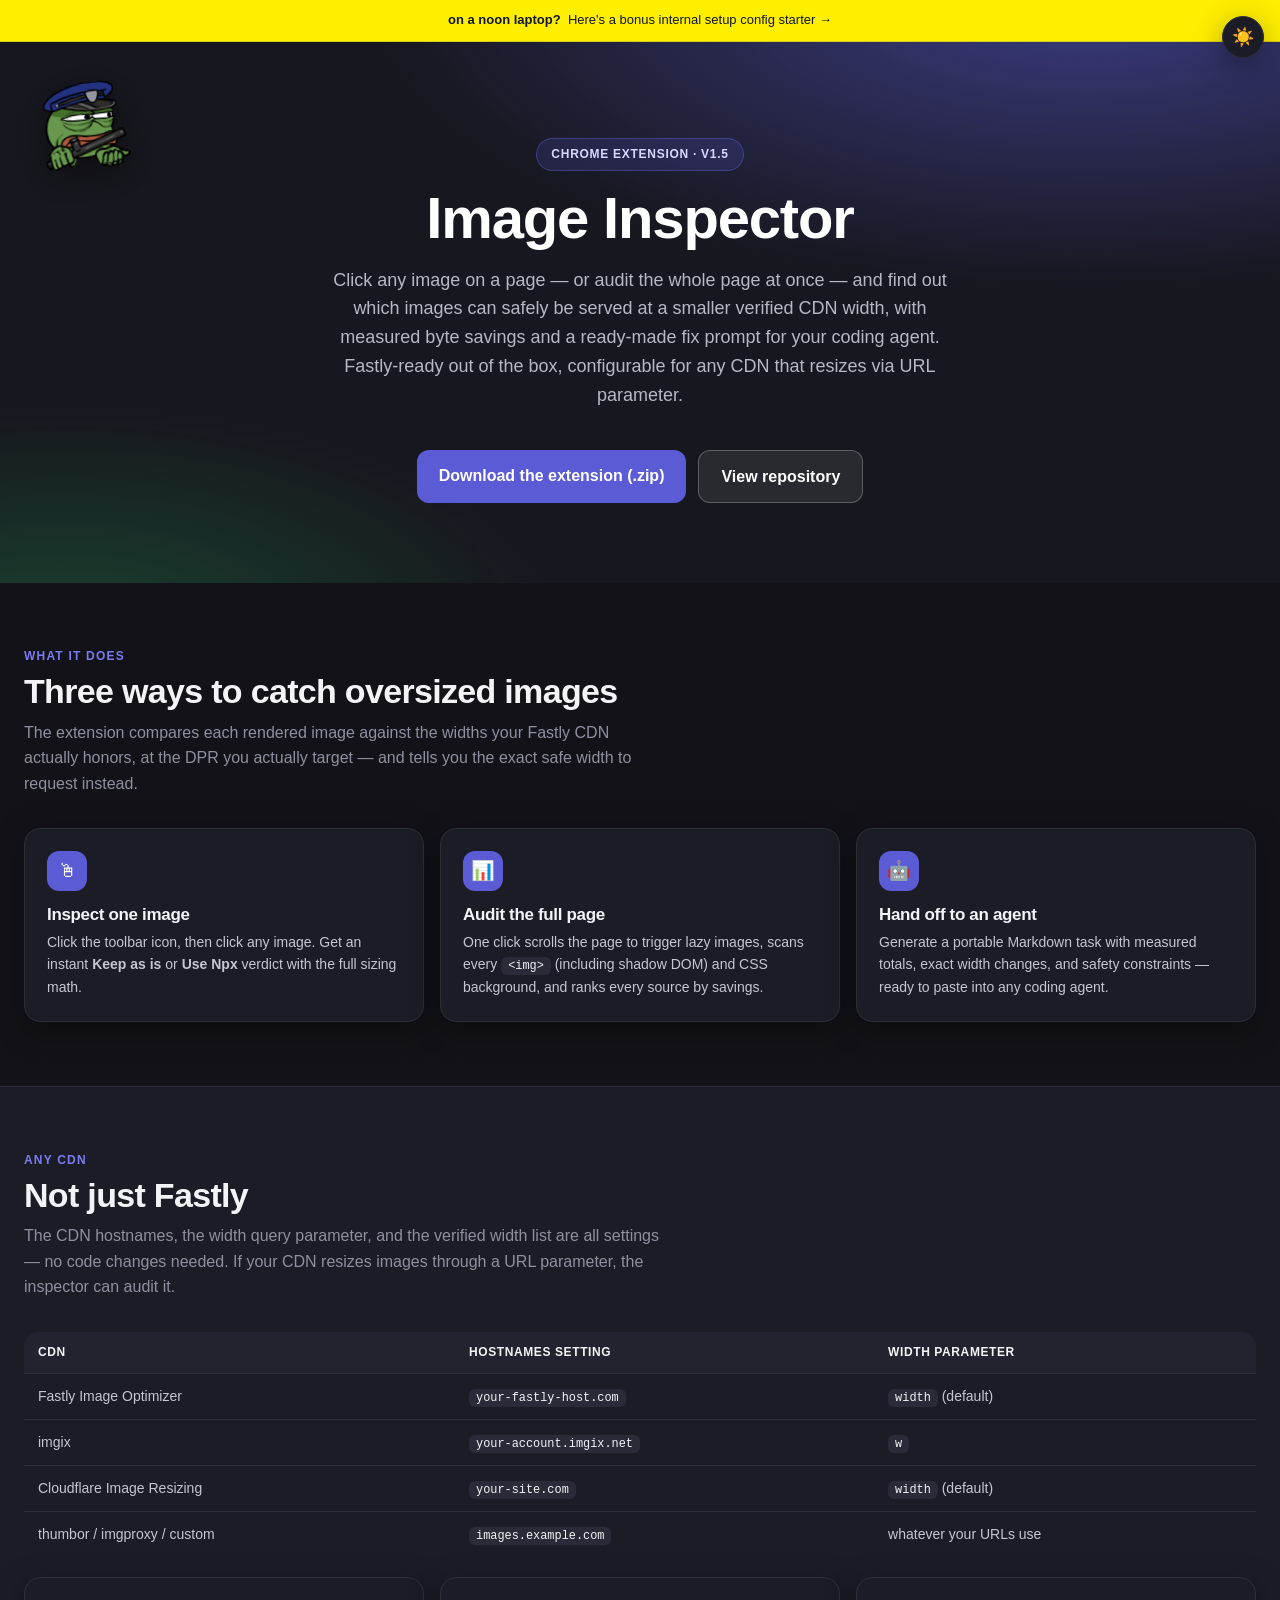
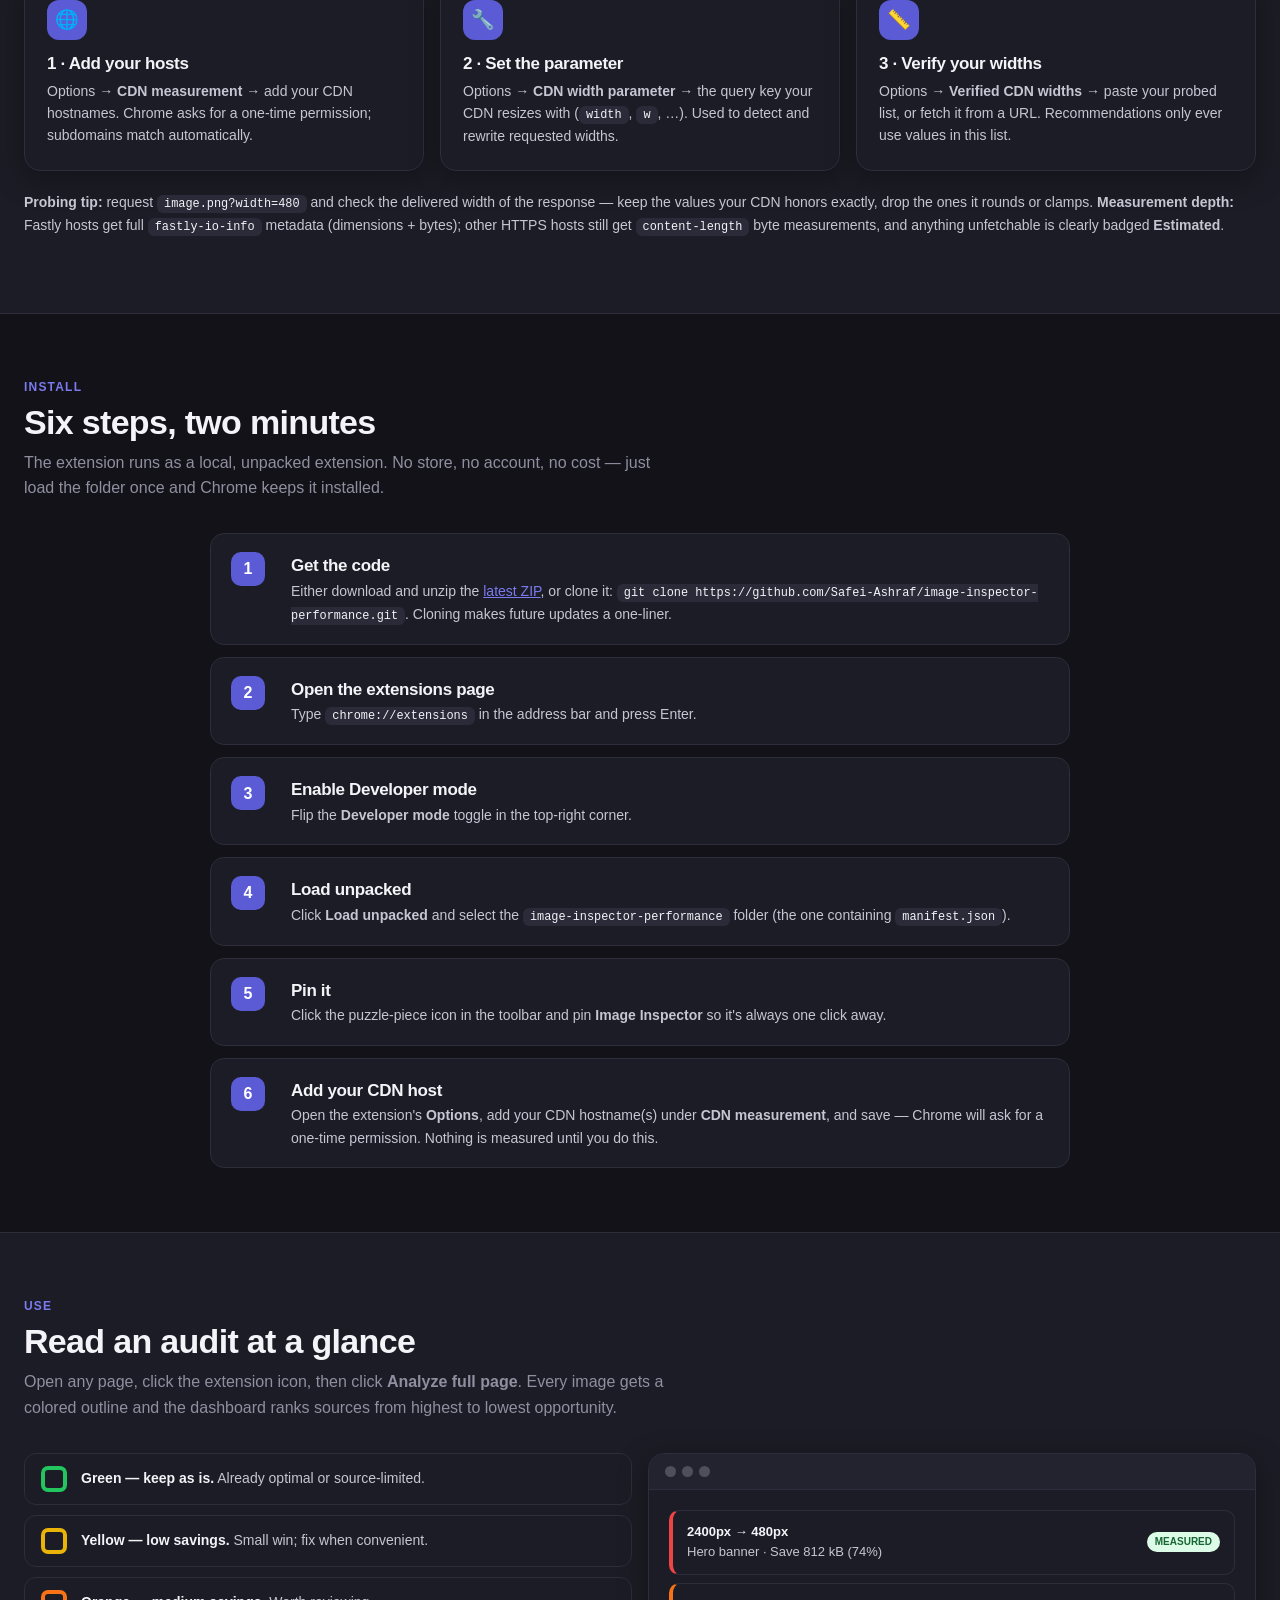
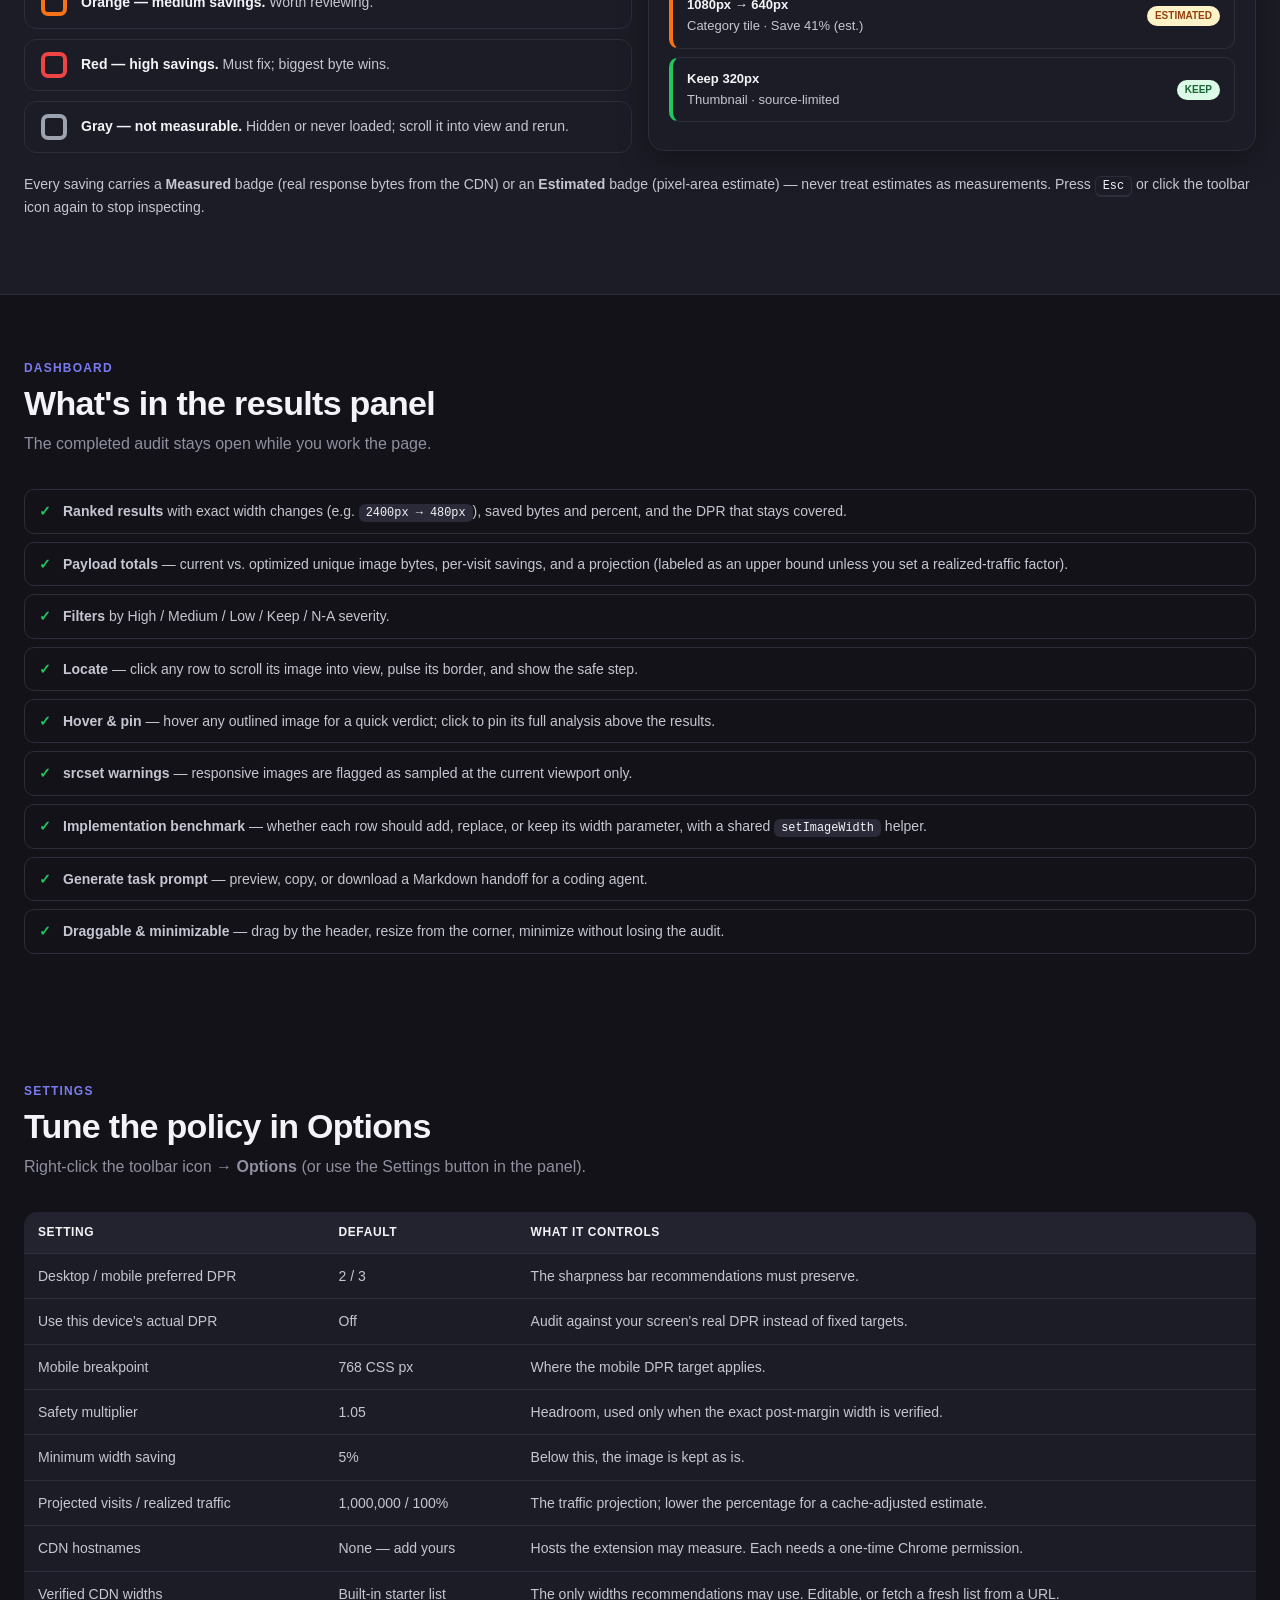
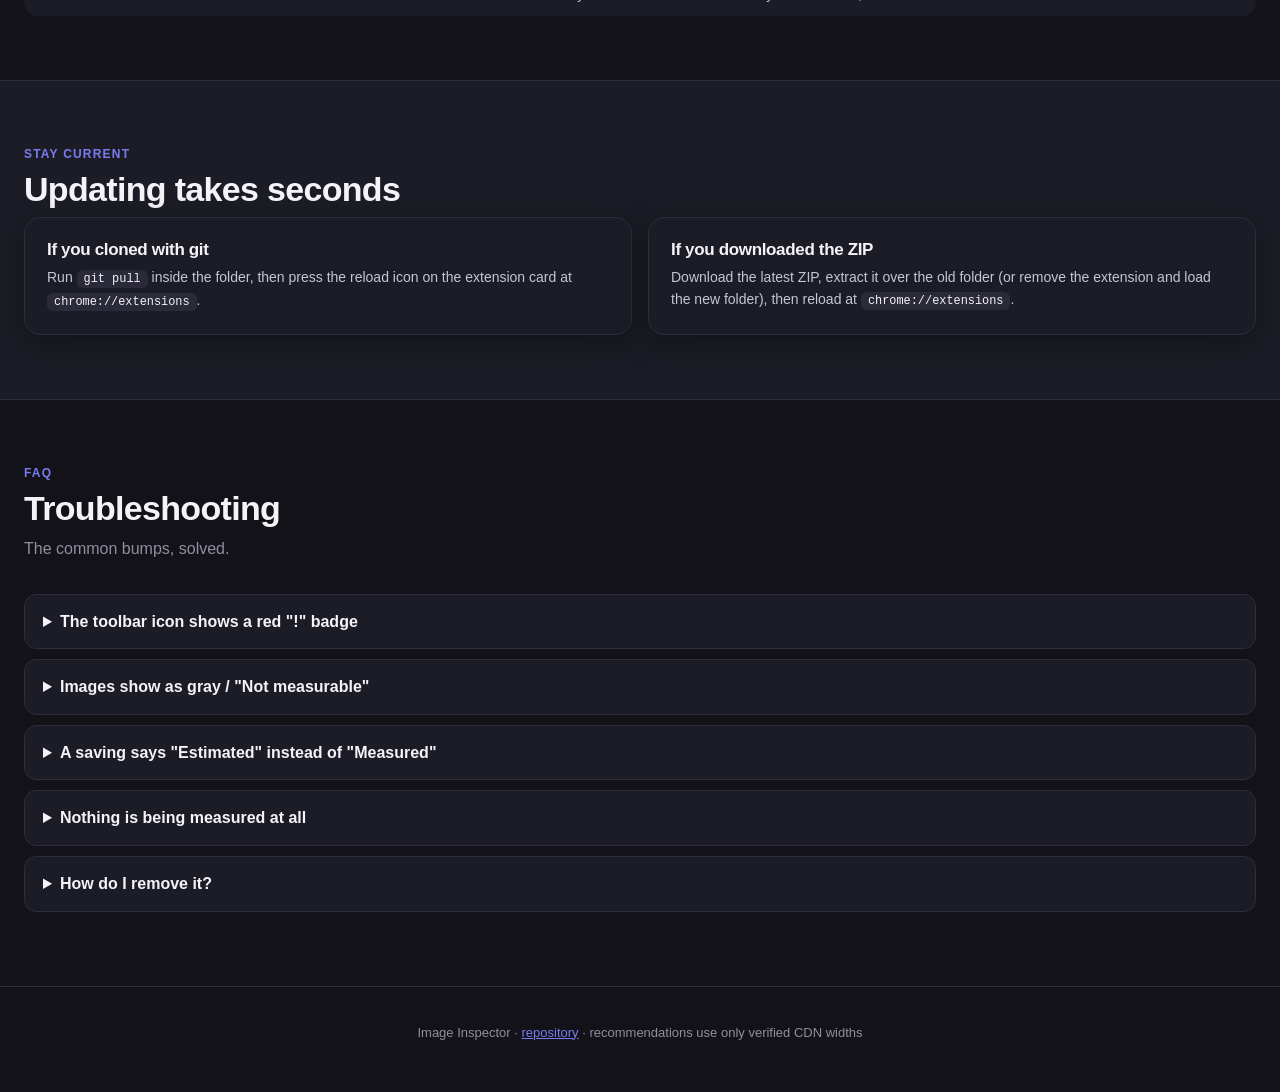
==== commit 7f16ef93: "refactor: rename product to Image Inspector across manifest, options, and docs" ====
--- a/index.html
+++ b/index.html
@@ -3,7 +3,7 @@
     <head>
         <meta charset="UTF-8" />
         <meta name="viewport" content="width=device-width, initial-scale=1" />
-        <title>Fastly Image Inspector — Install &amp; Usage Guide</title>
+        <title>Image Inspector — Install &amp; Usage Guide</title>
         <meta
             name="description"
             content="Chrome extension that audits rendered images against verified Fastly CDN widths and shows exactly which ones can safely shrink."
@@ -369,10 +369,10 @@
         </a>
 
         <header class="hero">
-            <img class="hero-mascot" src="mascot.png" alt="Fastly Image Inspector mascot" />
+            <img class="hero-mascot" src="mascot.png" alt="Image Inspector mascot" />
             <div class="wrap">
                 <span class="hero-badge">Chrome extension · v1.5</span>
-                <h1>Fastly Image Inspector</h1>
+                <h1>Image Inspector</h1>
                 <p>
                     Click any image on a page — or audit the whole page at once — and find out which images can
                     safely be served at a smaller verified CDN width, with measured byte savings and a ready-made
@@ -494,7 +494,7 @@
                         <div class="step">
                             <div>
                                 <h3>Pin it</h3>
-                                <p>Click the puzzle-piece icon in the toolbar and pin <strong>Fastly Image Inspector</strong> so it's always one click away.</p>
+                                <p>Click the puzzle-piece icon in the toolbar and pin <strong>Image Inspector</strong> so it's always one click away.</p>
                             </div>
                         </div>
                         <div class="step">
@@ -620,7 +620,7 @@
                     </details>
                     <details>
                         <summary>How do I remove it?</summary>
-                        <p>Go to <code>chrome://extensions</code> and click <strong>Remove</strong> on the Fastly Image Inspector card. The folder can then be deleted.</p>
+                        <p>Go to <code>chrome://extensions</code> and click <strong>Remove</strong> on the Image Inspector card. The folder can then be deleted.</p>
                     </details>
                 </div>
             </section>
@@ -629,7 +629,7 @@
         <footer>
             <div class="wrap">
                 <p>
-                    Fastly Image Inspector ·
+                    Image Inspector ·
                     <a href="https://github.com/Safei-Ashraf/image-inspector-performance">repository</a> ·
                     recommendations use only verified CDN widths
                 </p>
